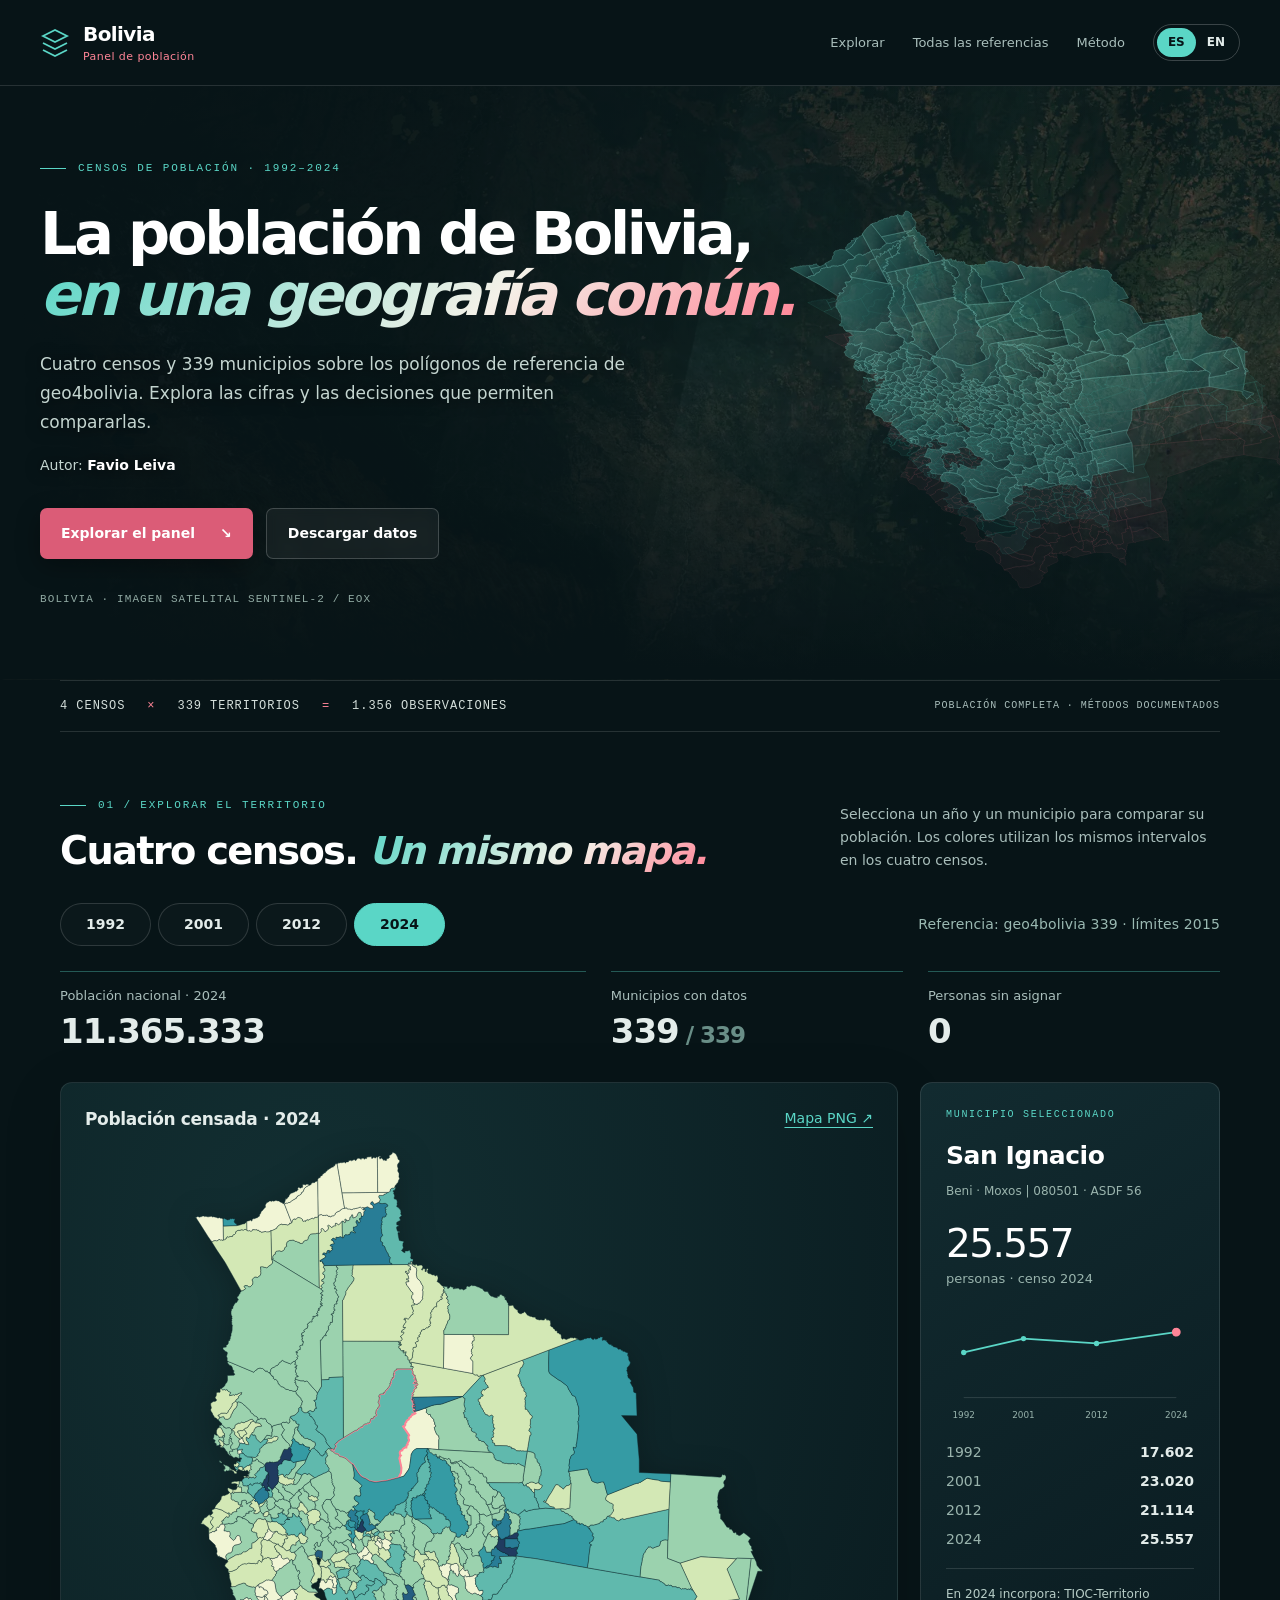
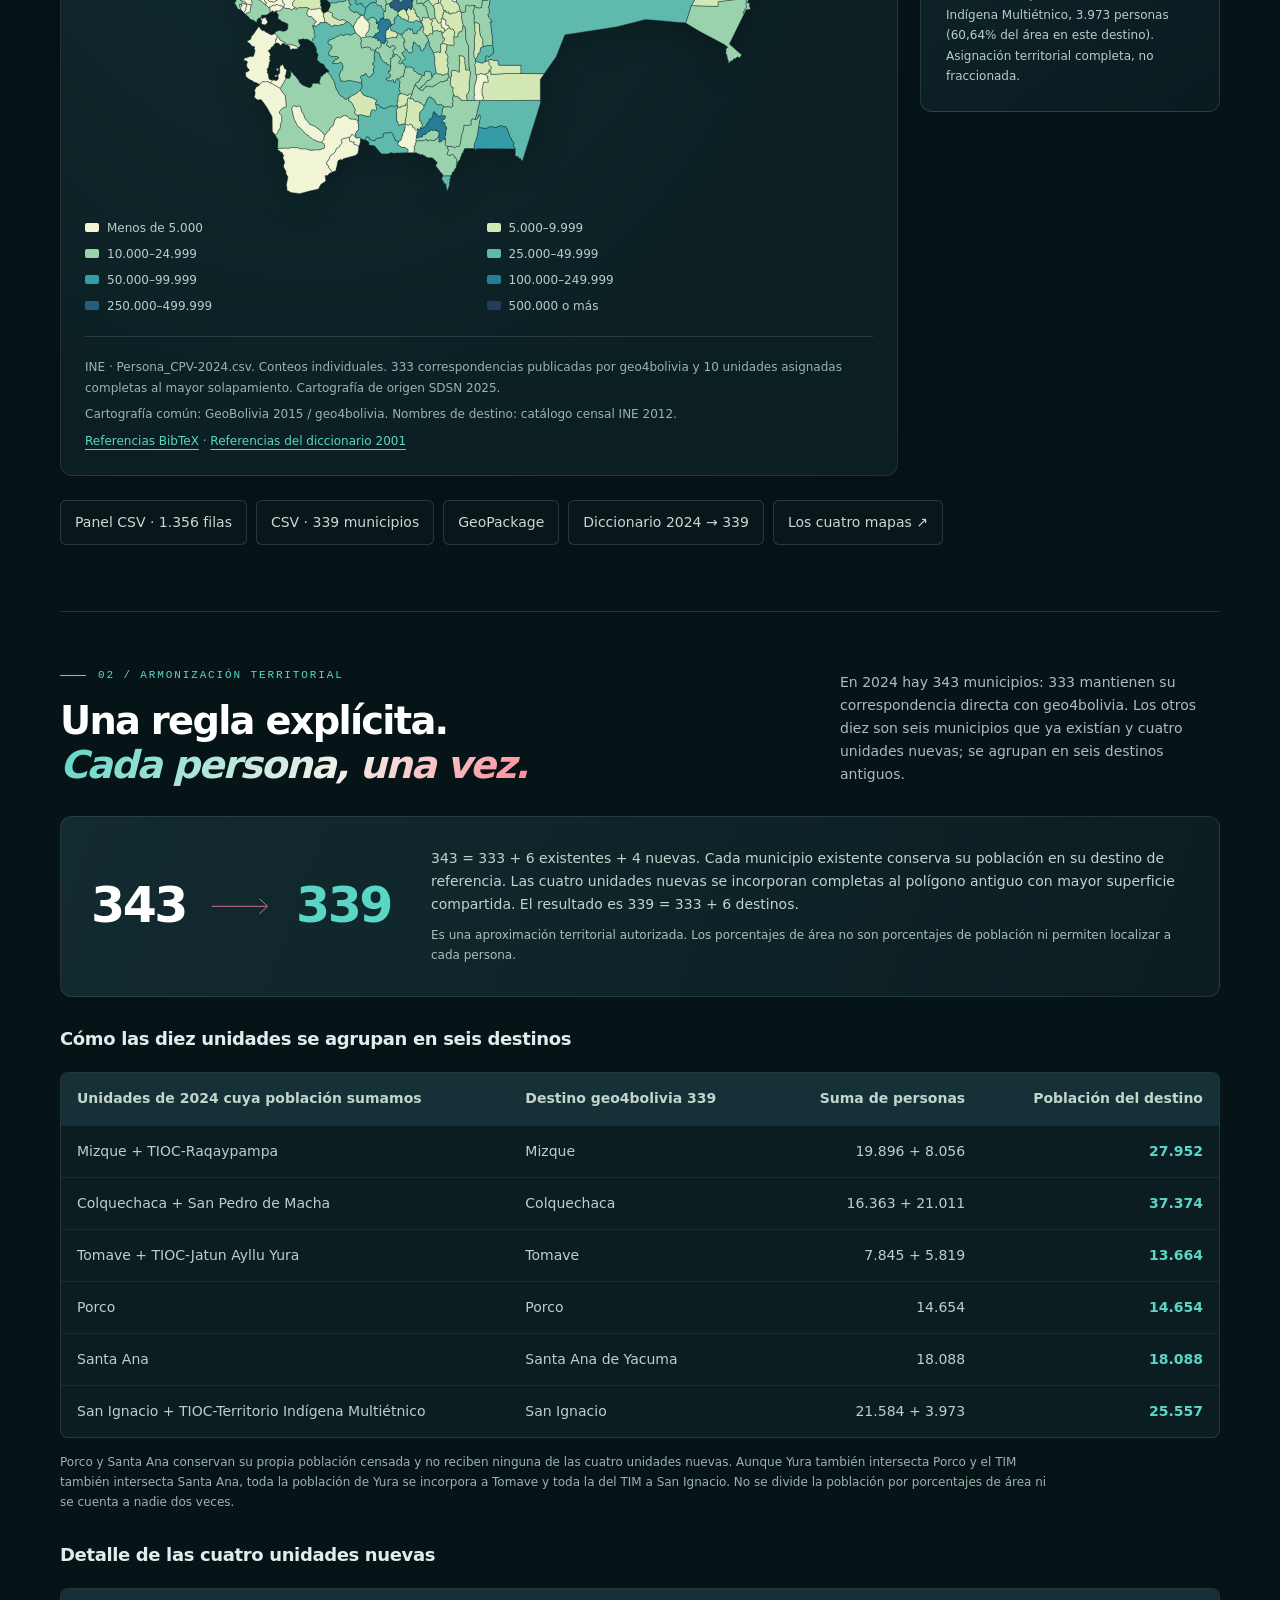
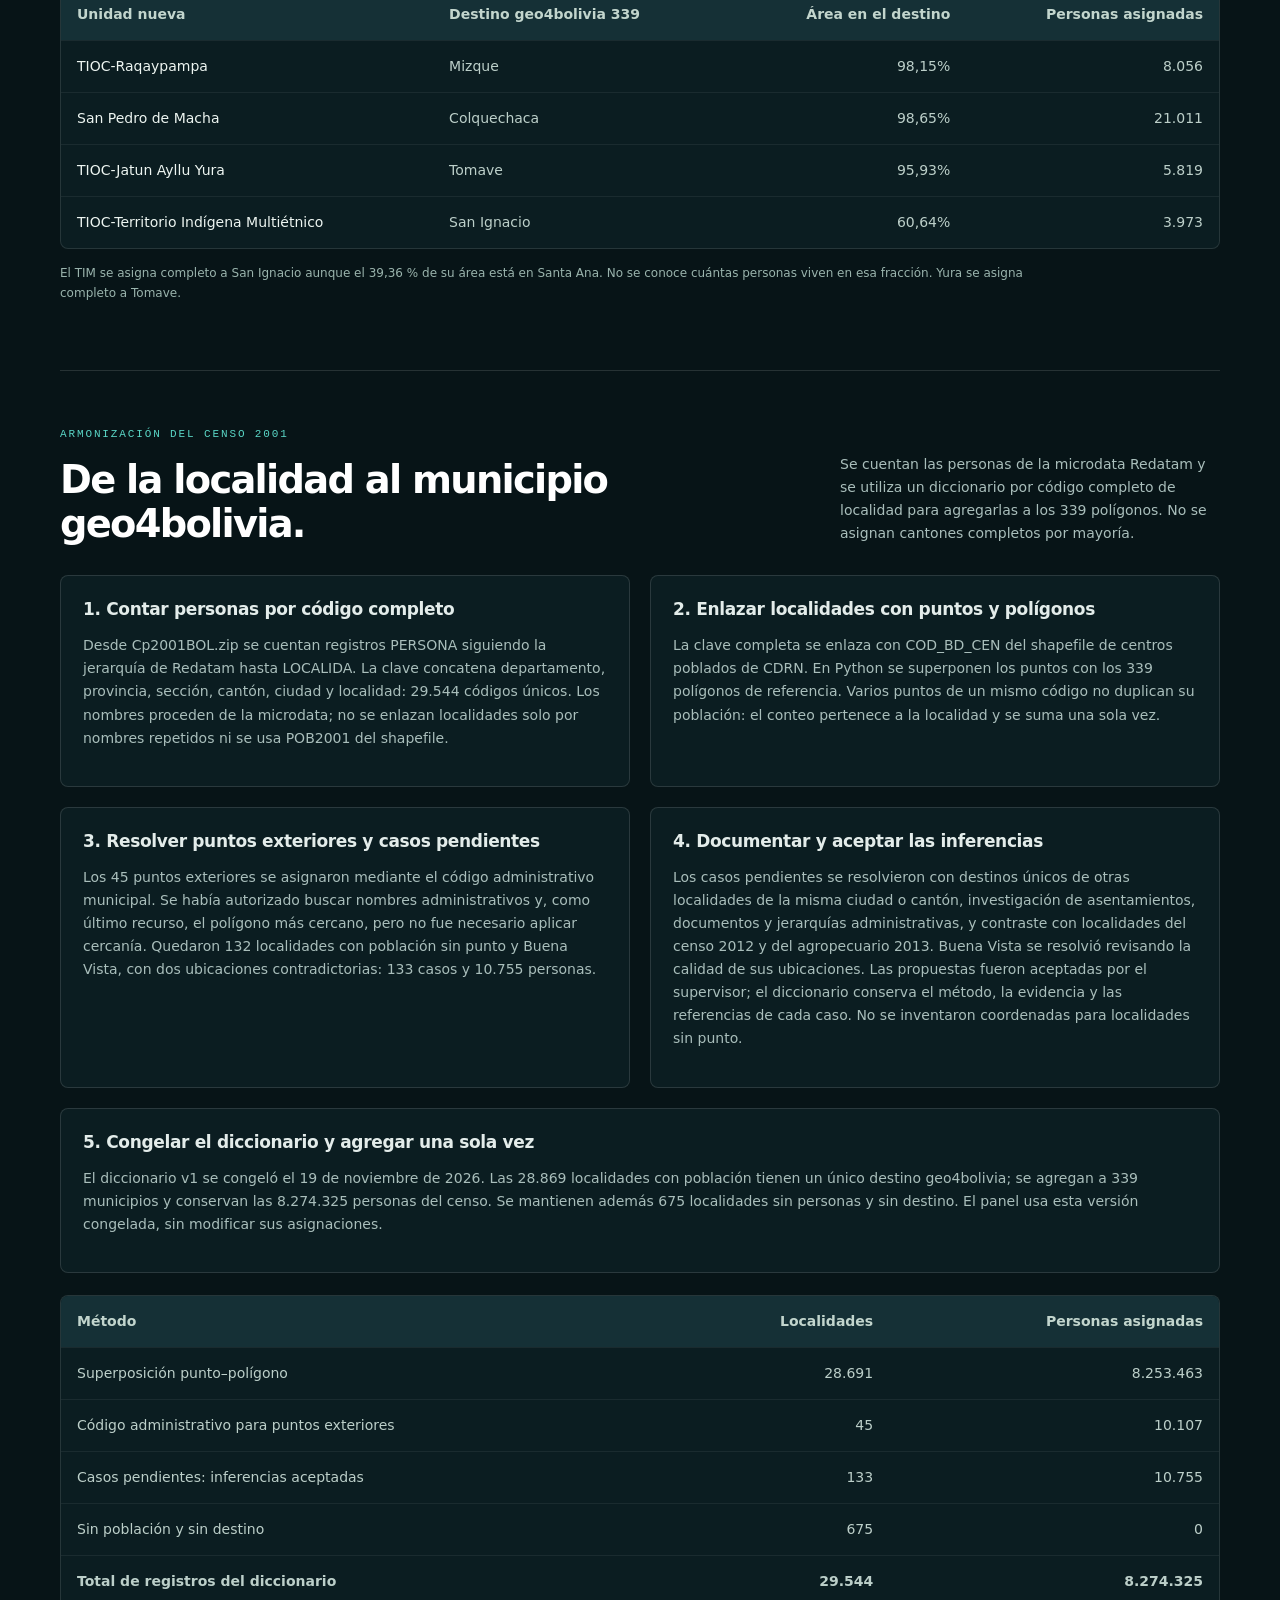
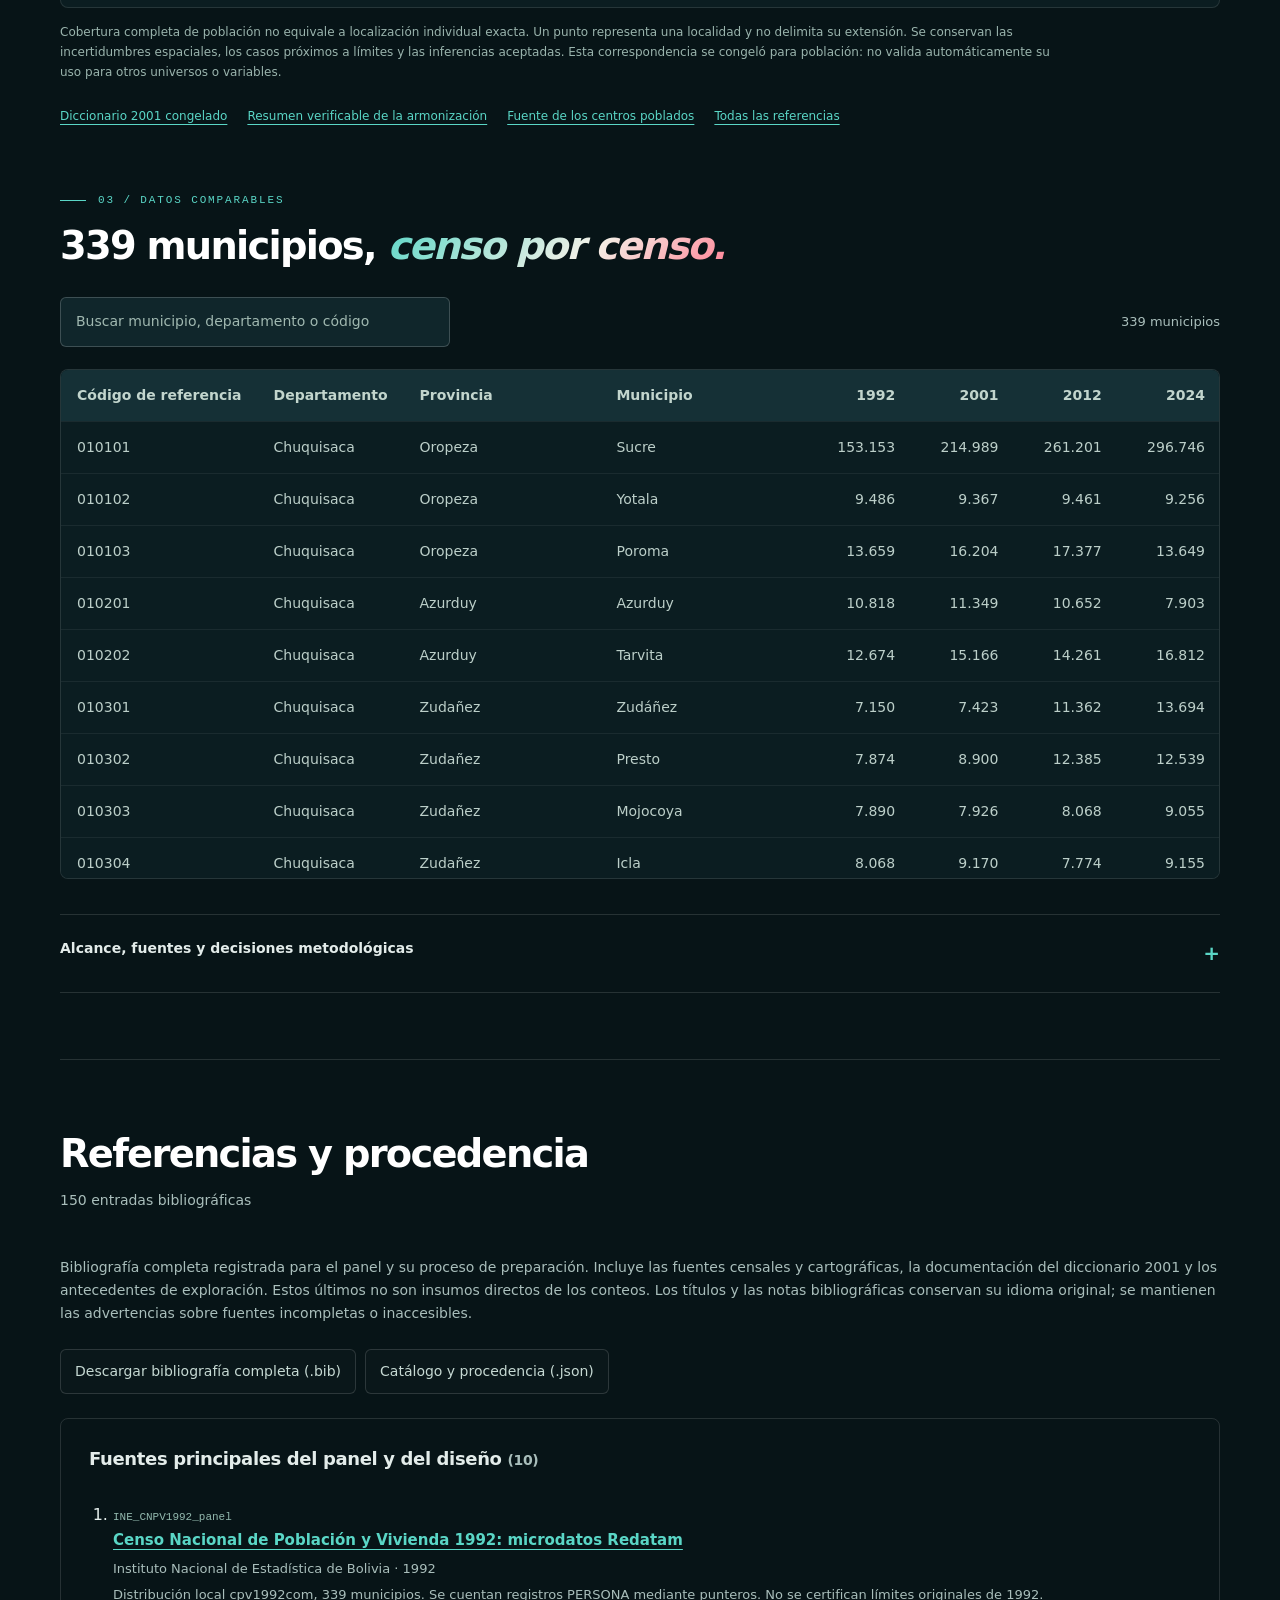
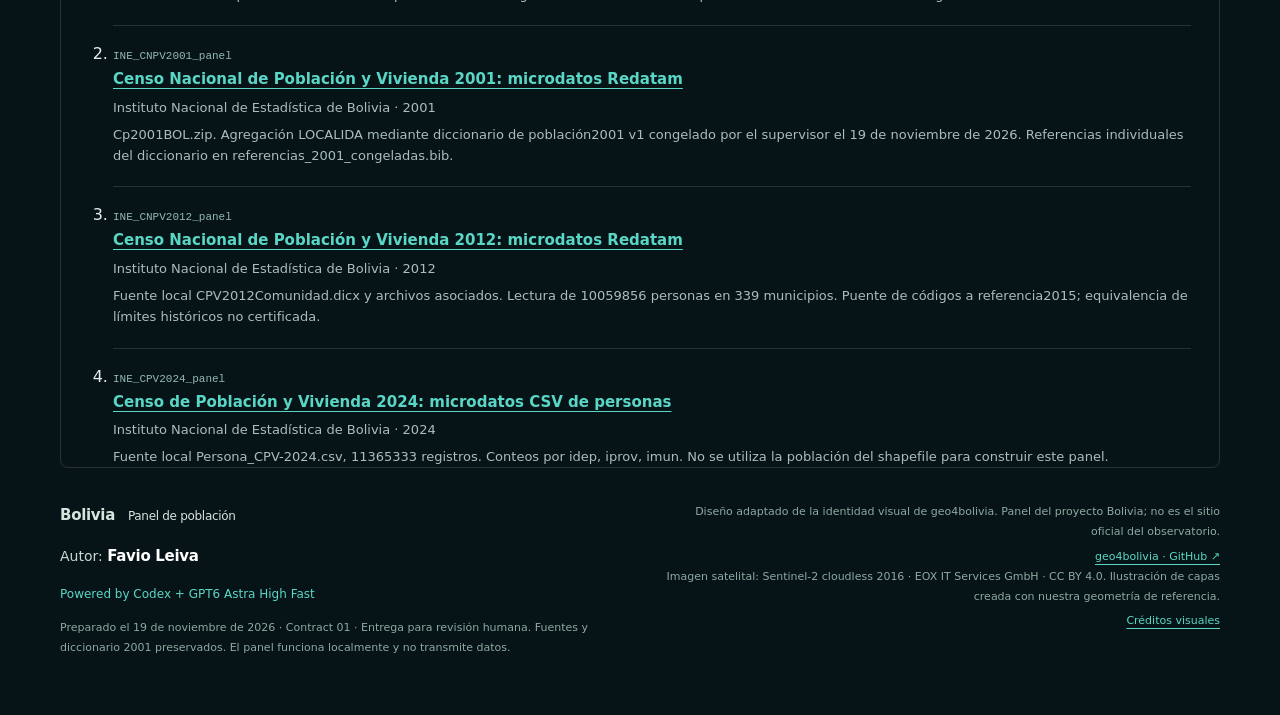
==== docs/index.html @ 99bdb45d "Publish bilingual Bolivia population panel 1992-2024" ====
<!doctype html><html lang="es"><meta charset="utf-8"><title>BoliviaQuarcs</title><meta http-equiv="refresh" content="0;url=Panel339/index.html"><a href="Panel339/index.html">Abrir panel / Open dashboard</a></html>
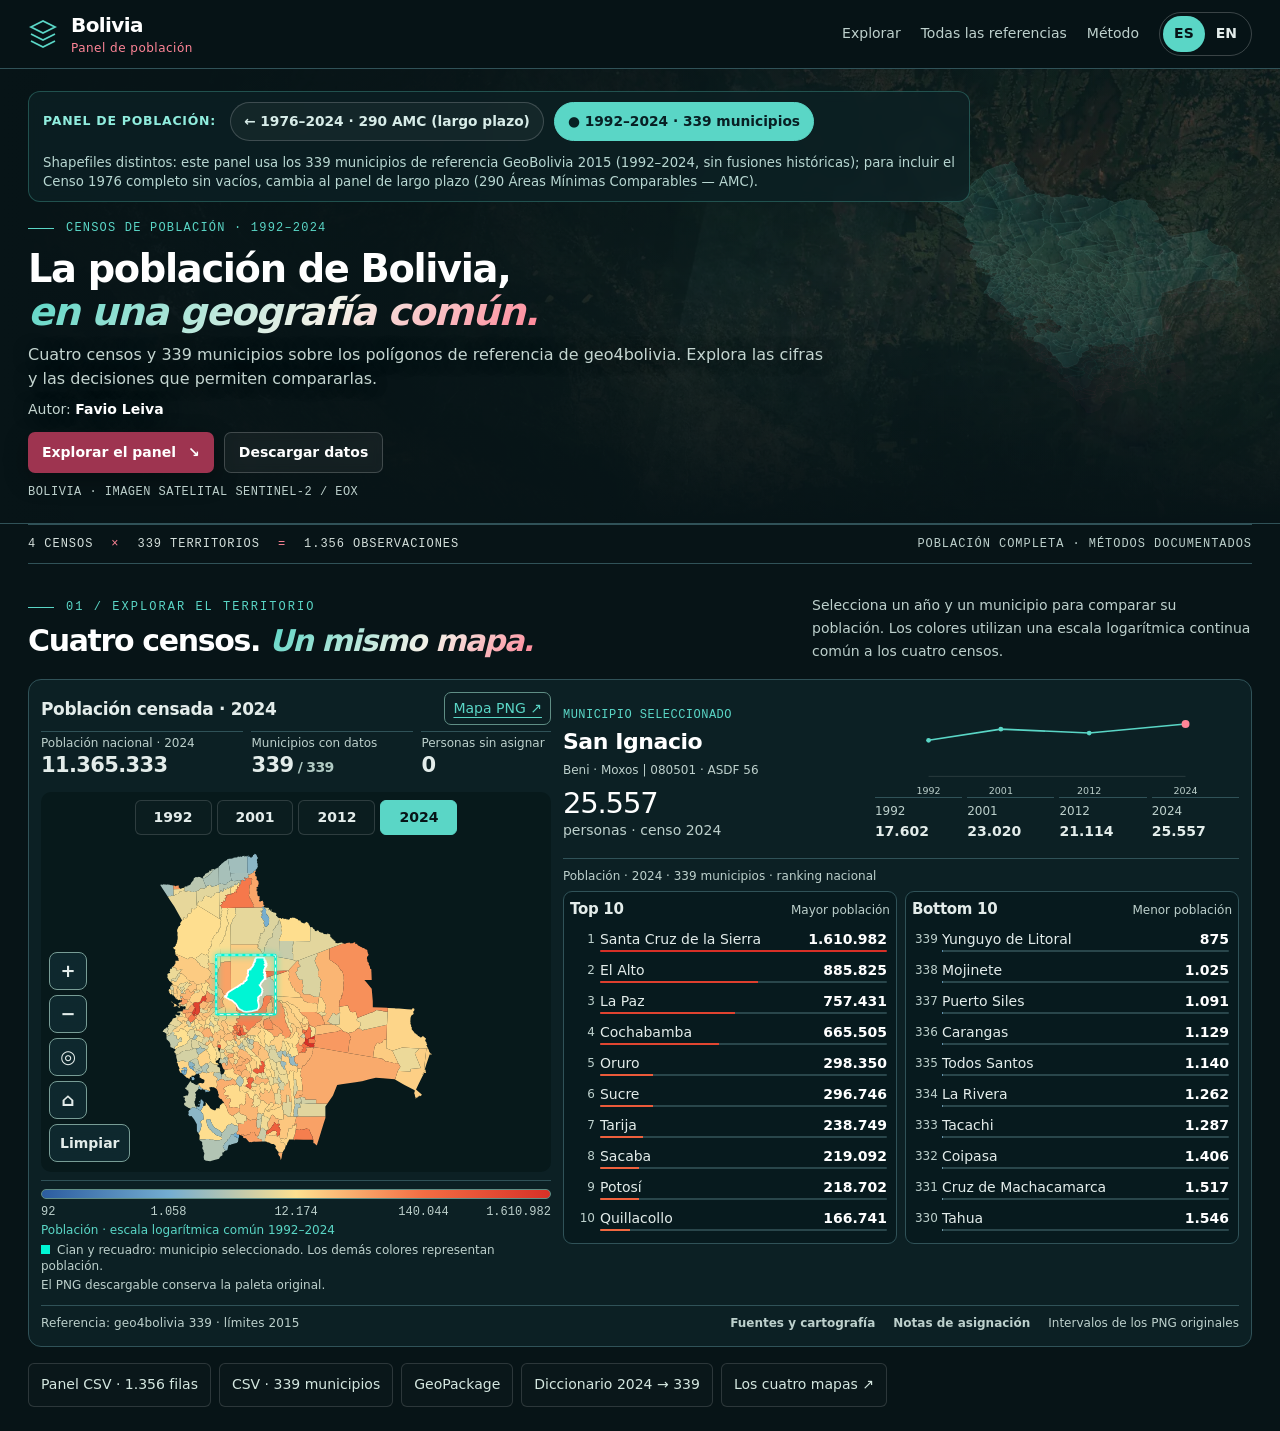
==== commit a687d66f: "Add 1976-2024 290-AMC long-term panel and bilingual panel switcher" ====
--- a/docs/index.html
+++ b/docs/index.html
@@ -1 +1 @@
-<!doctype html><html lang="es"><meta charset="utf-8"><title>BoliviaQuarcs</title><meta http-equiv="refresh" content="0;url=Panel339/index.html"><a href="Panel339/index.html">Abrir panel / Open dashboard</a></html>
+<!doctype html><html lang="es"><meta charset="utf-8"><link rel="icon" href="data:,"><title>BoliviaQuarcs</title><meta http-equiv="refresh" content="0;url=Panel339/index.html"><a href="Panel339/index.html">Abrir panel / Open dashboard</a></html>
